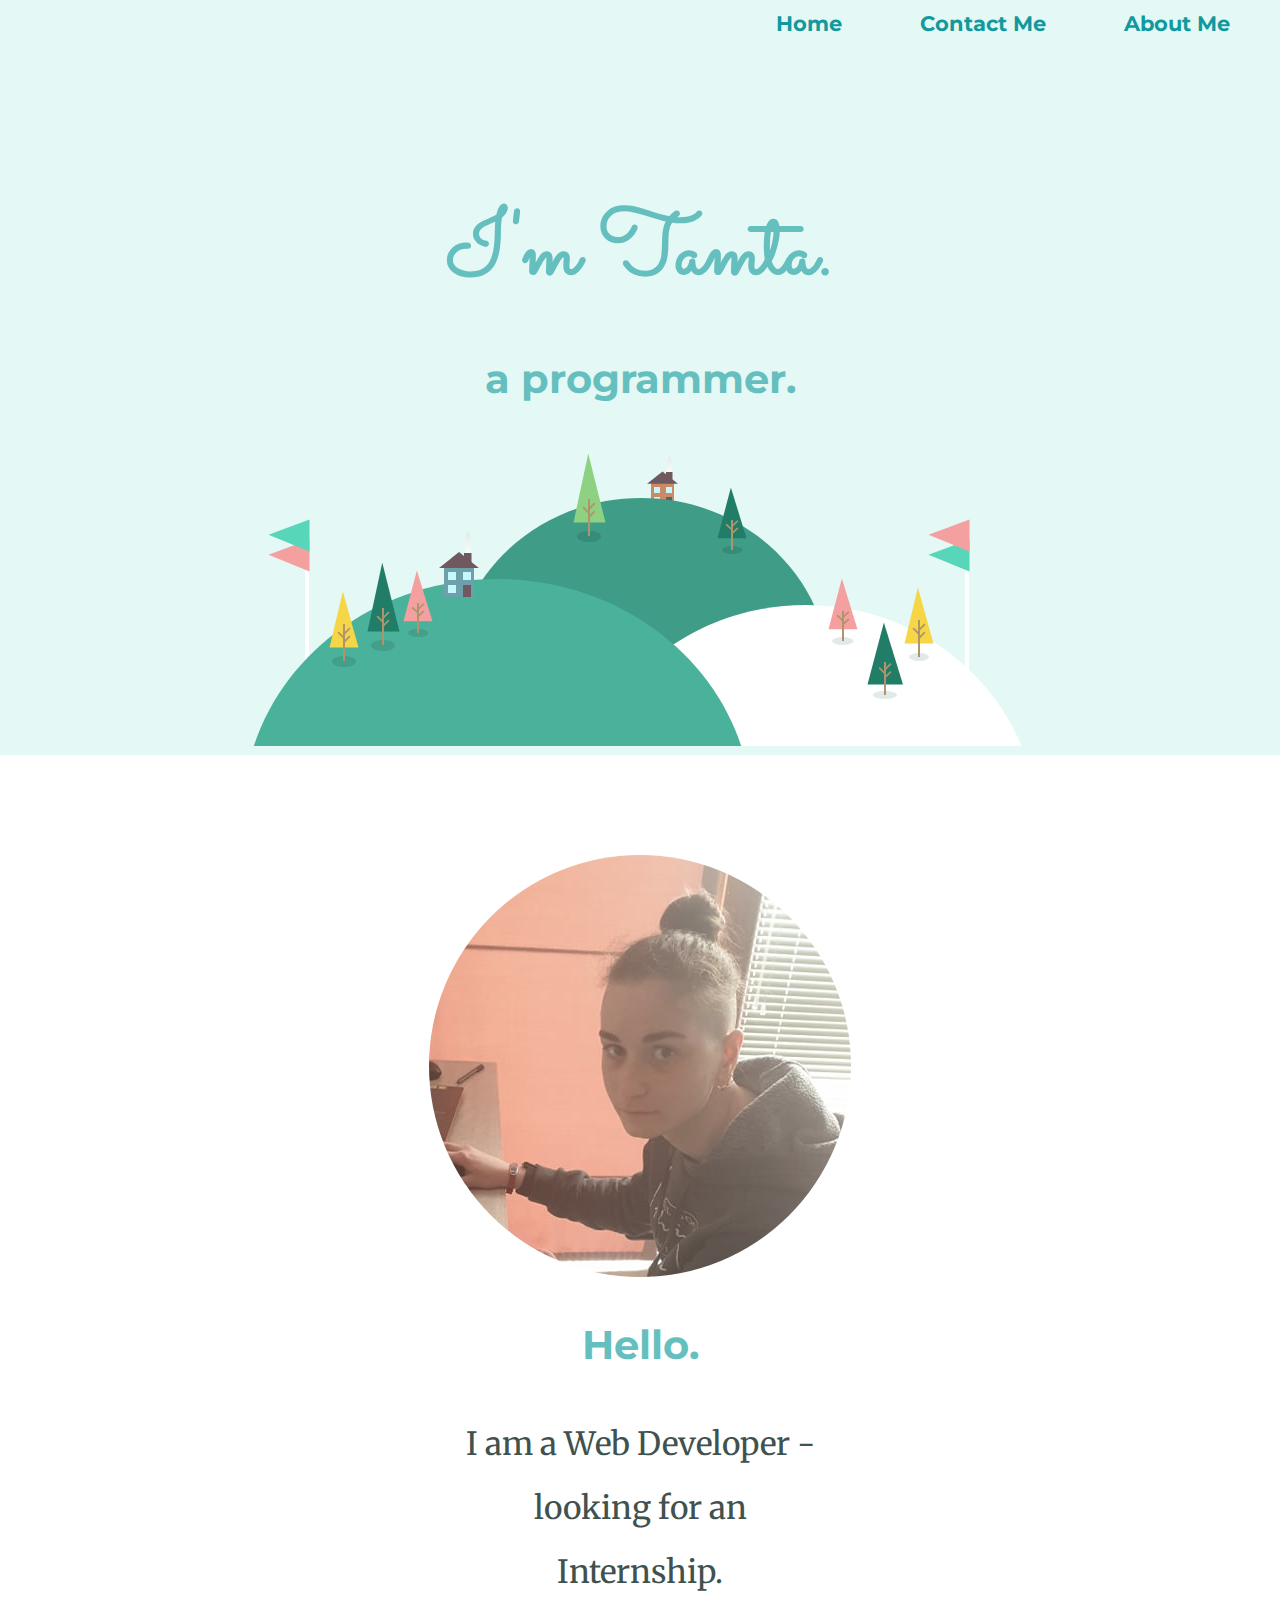
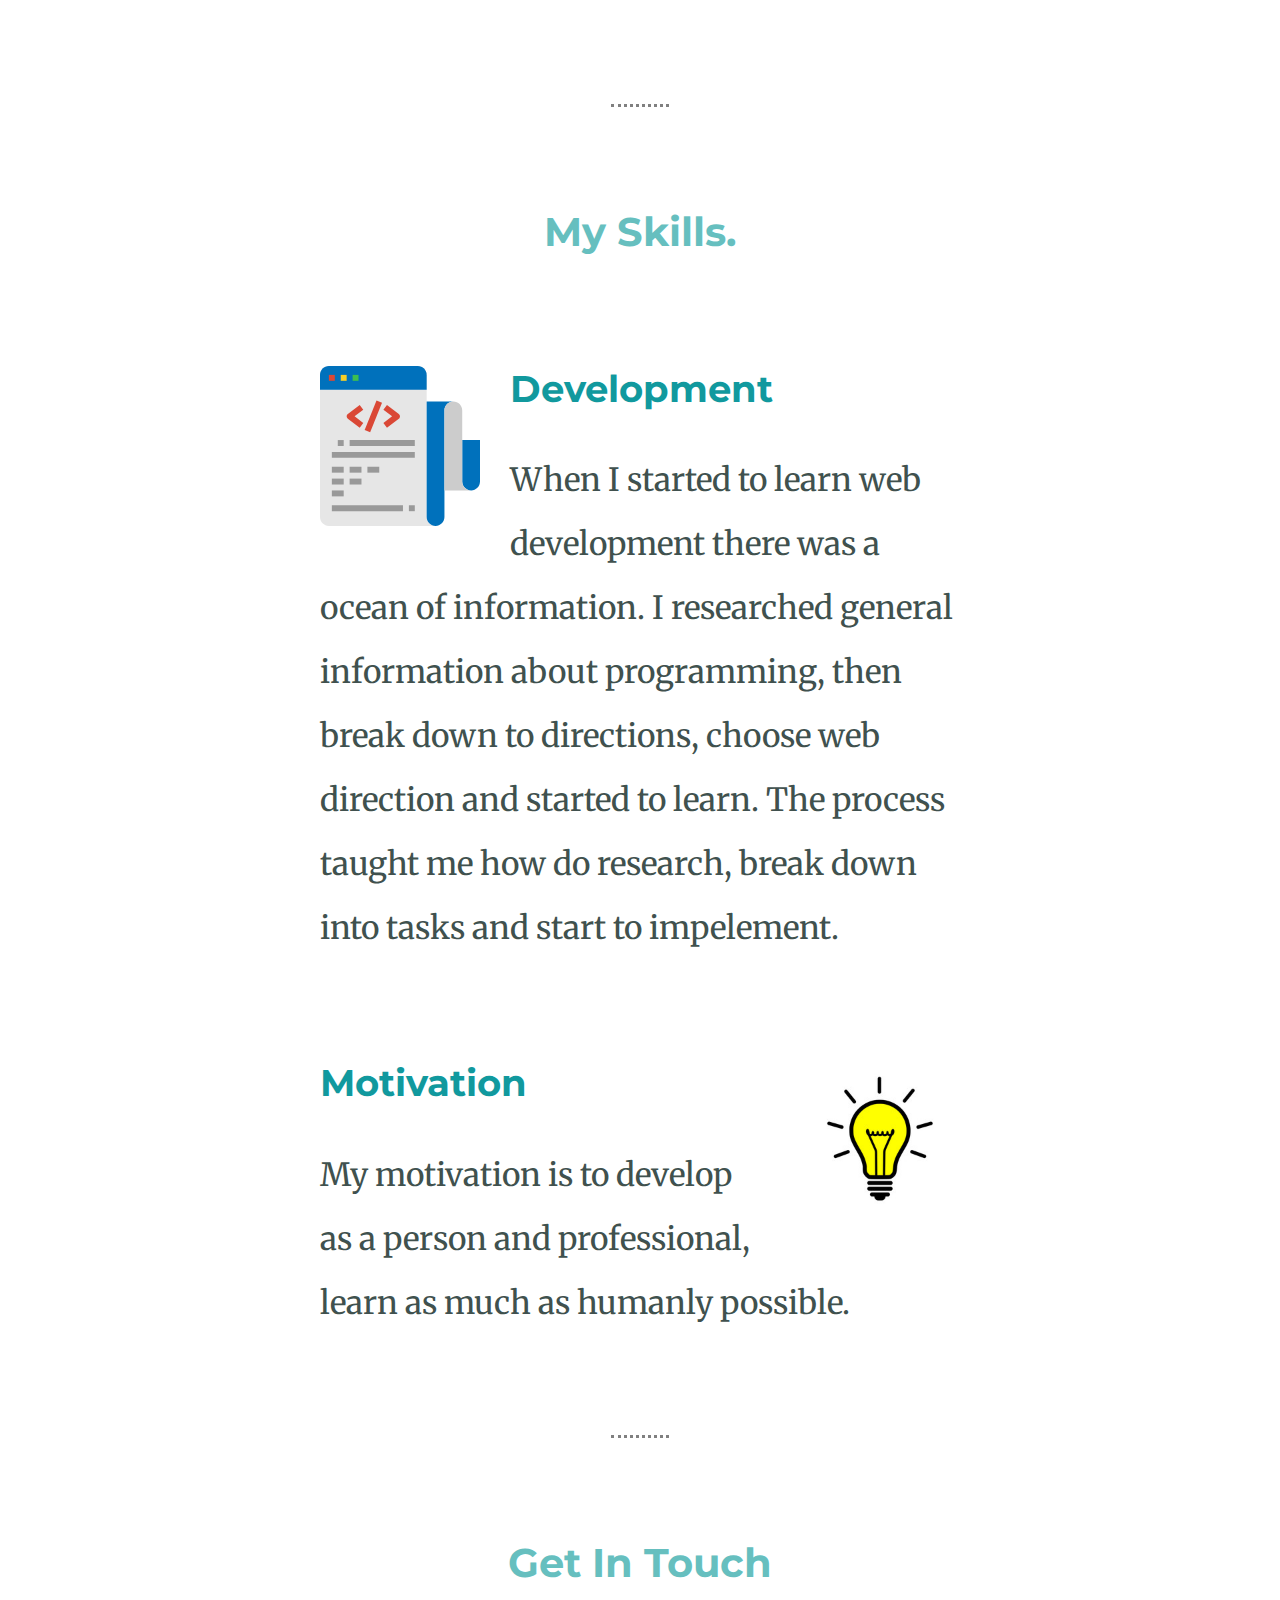
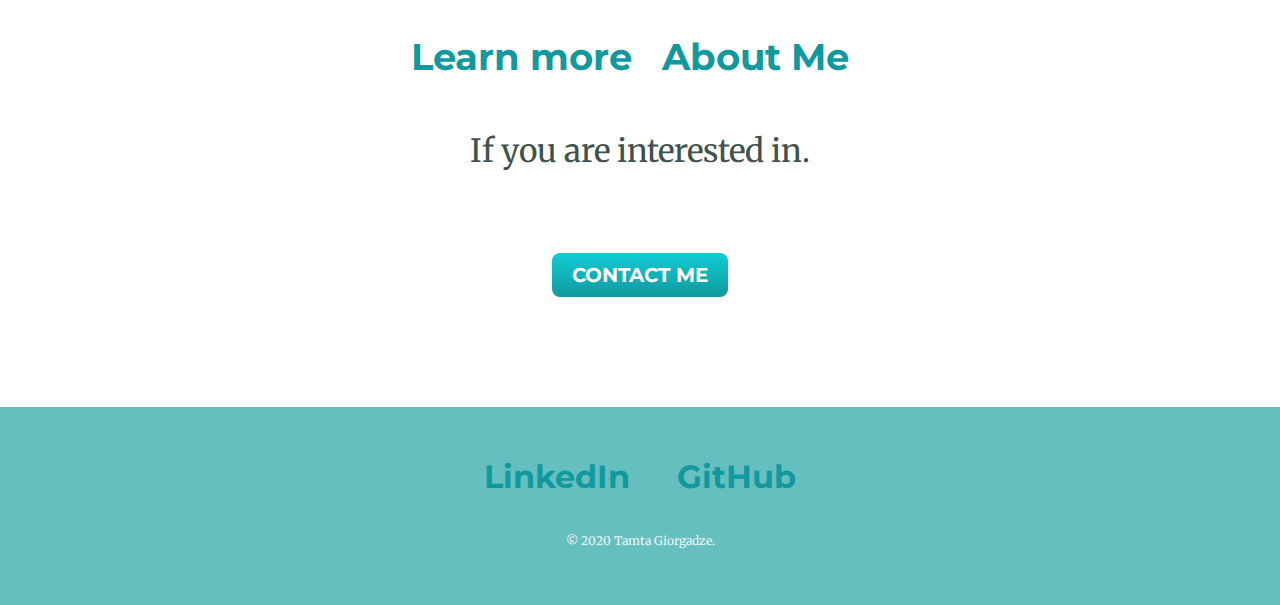
==== index.html @ d934e65c "add cv website" ====
<!DOCTYPE html>
<html lang="en">
<head>
    <meta charset="UTF-8">
    <meta name="viewport" content="width=device-width, initial-scale=1.0">
    <title>Tamta Giorgadze</title>
    <link rel="stylesheet" href="style.css">
    <link rel="shortcut icon" href="favicon.ico">
    <link href="https://fonts.googleapis.com/css2?family=Merriweather:wght@300&family=Montserrat:wght@100&family=Sacramento&display=swap" rel="stylesheet">
</head>
<body>
    <div class="nav-about">
        <ul>
            <li><a class="home" href="index.html"><strong>Home</strong></a></li>
            <li><a href="contact-me.html"><strong>Contact Me</strong></a></li>
            <li><a href="about-me.html"><strong>About Me</strong></a></li>
        </ul>
    </div>
    
    <div class="top-container">
        <h1>I'm Tamta.</h1>
        <h2><strong>a programmer.</strong></h2>
        <img src="img/land.svg" alt="land-img">
    </div>

    <div class="middle-container">
        <div class="profile">
          <img src="img/ProfilePicture.png" alt="TamtaGiorgadze'sProfilePicture">
          <h2><strong>Hello.</strong></h2>
          <p class="intro">I am a Web Developer - looking for an Internship.</p>
        </div>
        <hr>
        <div class="skills">
          <h2><strong>My Skills.</strong></h2>
          <div class="skill-row">
            <img class="code-img" src="img/skills.svg" alt="">
            <h3>Development</h3>
            <p>When I started to learn web development there was a ocean of information. I researched general information about programming, then break down to directions, choose web direction and started to learn. The process taught me how do research, break down into tasks and start to impelement. </p>
          </div>
          <div class="skill-row">
            <img class="motivation" src="img/motivation.jpg" alt="">
            <h3>Motivation</h3>
            <p>My motivation is to develop as a person and professional, learn as much as humanly possible. </p>
          </div>
        </div>
        <hr>
        <div class="contact-me">
          <h2><strong>Get In Touch</strong></h2>

          <h3>Learn more <a href="about-me.html">About Me</a></h3>
          
          <p class="contact-message">If you are interested in.</p>
          <a class="btn" href="contact-me.html"><strong>CONTACT ME</strong></a>
        </div>
      </div>
      
      
      <div class="bottom-container">
        <a class="footer-link" href="https://www.linkedin.com/in/tamta-giorgadze-4369aa147/"><strong>LinkedIn</strong></a>
        <a href="https://github.com/TamtaGiorgadze"><strong>GitHub</strong></a>
        <p class="copyright">© 2020 Tamta Giorgadze.</p>
      </div>
    
</body>
</html>
---- style.css ----
body {
    color: #40514E;
    margin: 0;
    text-align: center;
    font-family: 'Merriweather', serif;
    font-size: 200%;
}
ul {
    list-style-type: none;
    margin: 0;
    padding: 0;
  }

li {
    display: inline;
    font-size: 1.3rem;
    padding-right: 30px;
  }




h1 {
    color: #66BFBF;
    font-size: 5.625rem;
    margin: 50px auto 0 auto;
    font-family: 'Sacramento', cursive;
}

h2 {
    color: #66BFBF;
    font-family: 'Montserrat', sans-serif;
    font-size: 2.5rem;
    font-weight: normal;
    padding-bottom: 10px;
}

h3 {
    color: #11999E;
    font-family: 'Montserrat', sans-serif;
}

p {
    line-height: 2;
}

a {
    color: #11999E;
    font-family: 'Montserrat', sans-serif;
    margin: 10px 20px;
    text-decoration: none;
}



a:hover {
    color: #EAF6F6;
}

hr {
    border: dotted;
    color: #EAF6F6 6px;
    border-bottom: none;
    width: 4%;
    margin: 100px auto;
}

.nav-about {
    background-color: #E4F9F5;
    list-style: none;
    font-family: 'Montserrat', sans-serif;
    color: #11999E;
    position: relative;
    padding-top: 0;
    text-align: right;
}

.top-container {
    background-color: #E4F9F5;
    position: relative;
    padding-top: 100px;
}

.middle-container {
    margin: 100px 0;
}

.bottom-container {
    background-color: #66BFBF;
    padding: 50px 0 20px;
}

.bottom-container2 {
    background-color: #66BFBF;
    padding: 50px 0 20px;
    margin-top: 320px;
}

.skill-row {
    width: 50%;
    margin: 100px auto 100px auto;
    text-align: left; 
}

.intro {
    width: 30%;
    margin: auto;
}

.about-me:hover {
    color: #EAF6F6;
}

.contact-message {
    width: 40%;
    margin: 40px auto 60px;
}

.copyright {
    color: #EAF6F6;
    font-size: 0.75rem;
    padding: 20px 0;
}

.code-img {
    width: 25%;
    float: left;
    margin-right: 30px;
}

.motivation {
    width: 25%;
    float: right;
    margin-left: 30px;
}

.btn {
    background: #11CDD4;
    background-image: -webkit-linear-gradient(top, #11CDD4, #11999E);
    background-image: -moz-linear-gradient(top, #11CDD4, #11999E);
    background-image: -ms-linear-gradient(top, #11CDD4, #11999E);
    background-image: -o-linear-gradient(top, #11CDD4, #11999E);
    background-image: linear-gradient(to bottom, #11CDD4, #11999E);
    -webkit-border-radius: 8;
    -moz-border-radius: 8;
    border-radius: 8px;
    color: #FFFFFF;
    font-family: 'Montserrat', sans-serif;
    font-size: 20px;
    padding: 10px 20px 10px 20px;
    border: solid #337FED 0px;
    text-decoration: none;
    display: inline-block;
    cursor: pointer;
    text-align: center;
    }
    
    .btn:hover {
    background: #30E3CB;
    background-image: -webkit-linear-gradient(top, #30E3CB, #2BC4ED);
    background-image: -moz-linear-gradient(top, #30E3CB, #2BC4ED);
    background-image: -ms-linear-gradient(top, #30E3CB, #2BC4ED);
    background-image: -o-linear-gradient(top, #30E3CB, #2BC4ED);
    background-image: linear-gradient(to bottom, #30E3CB, #2BC4ED);
    text-decoration: none;
    }
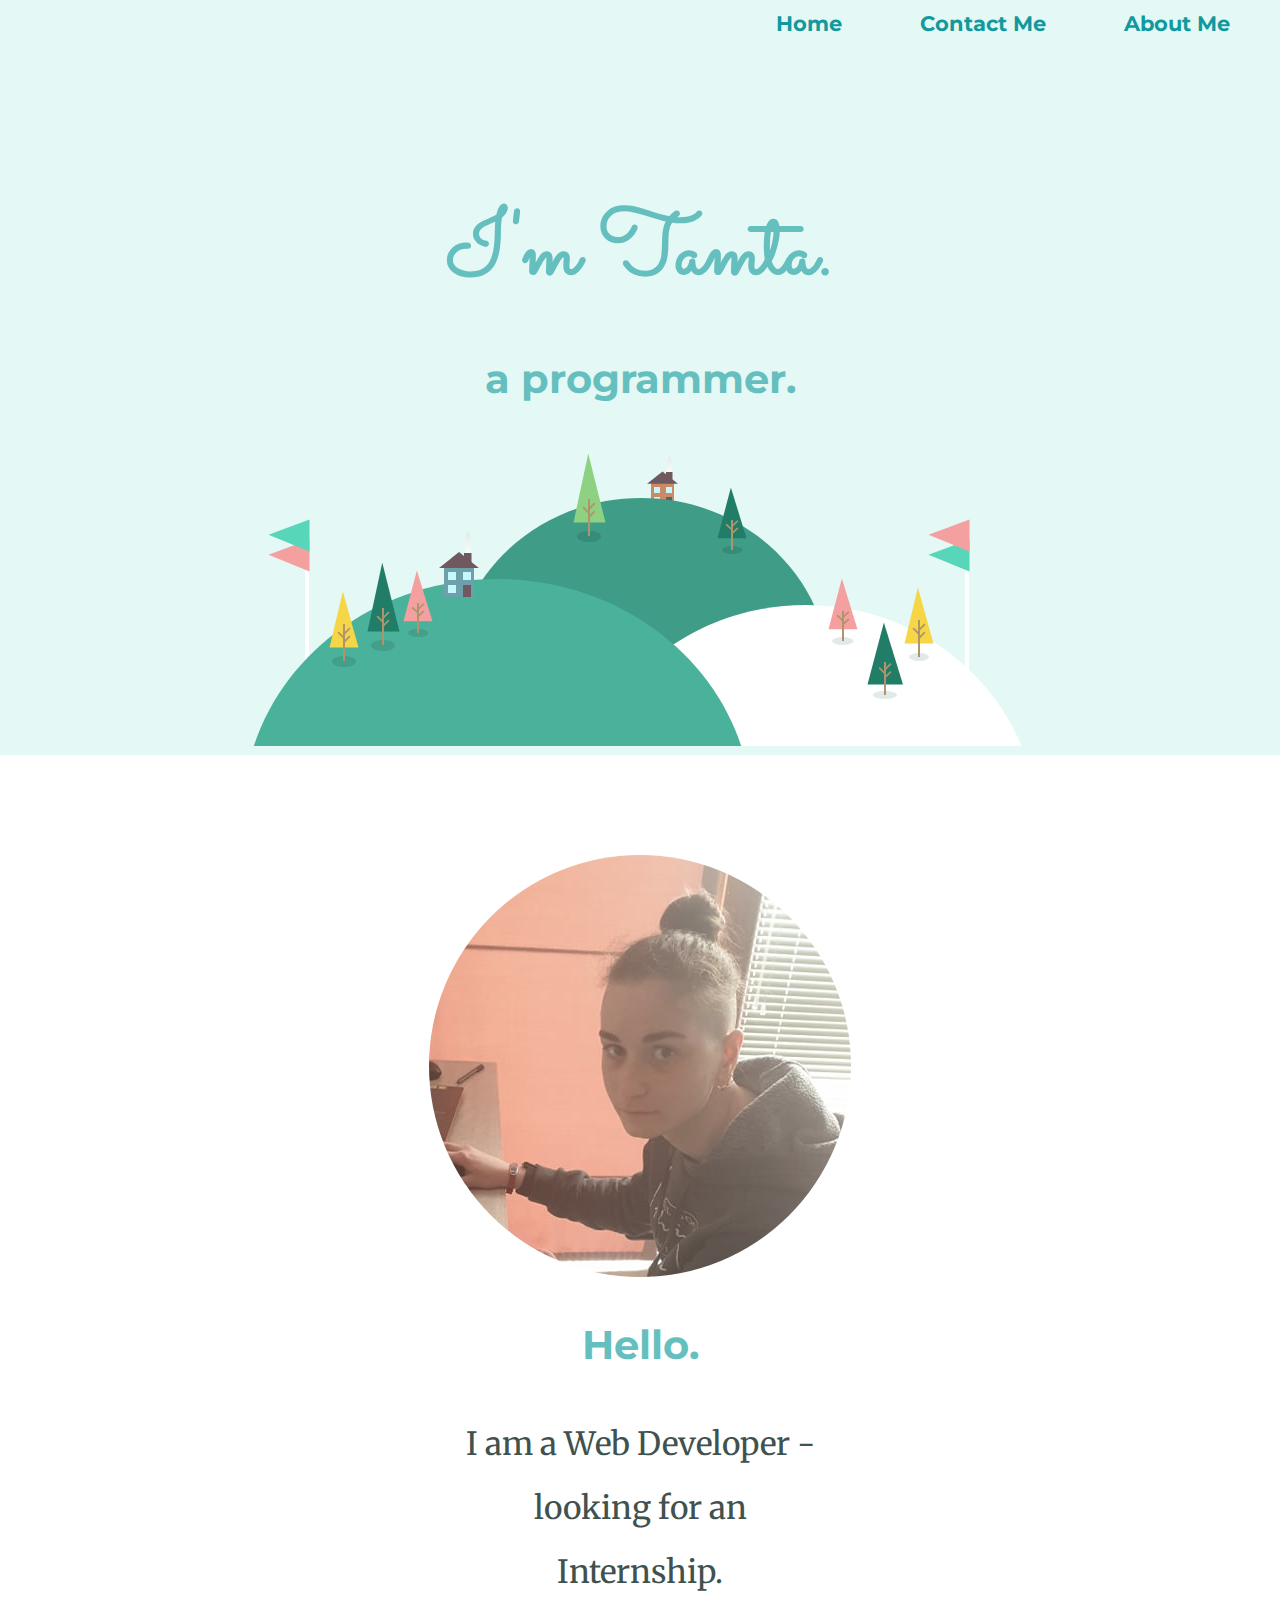
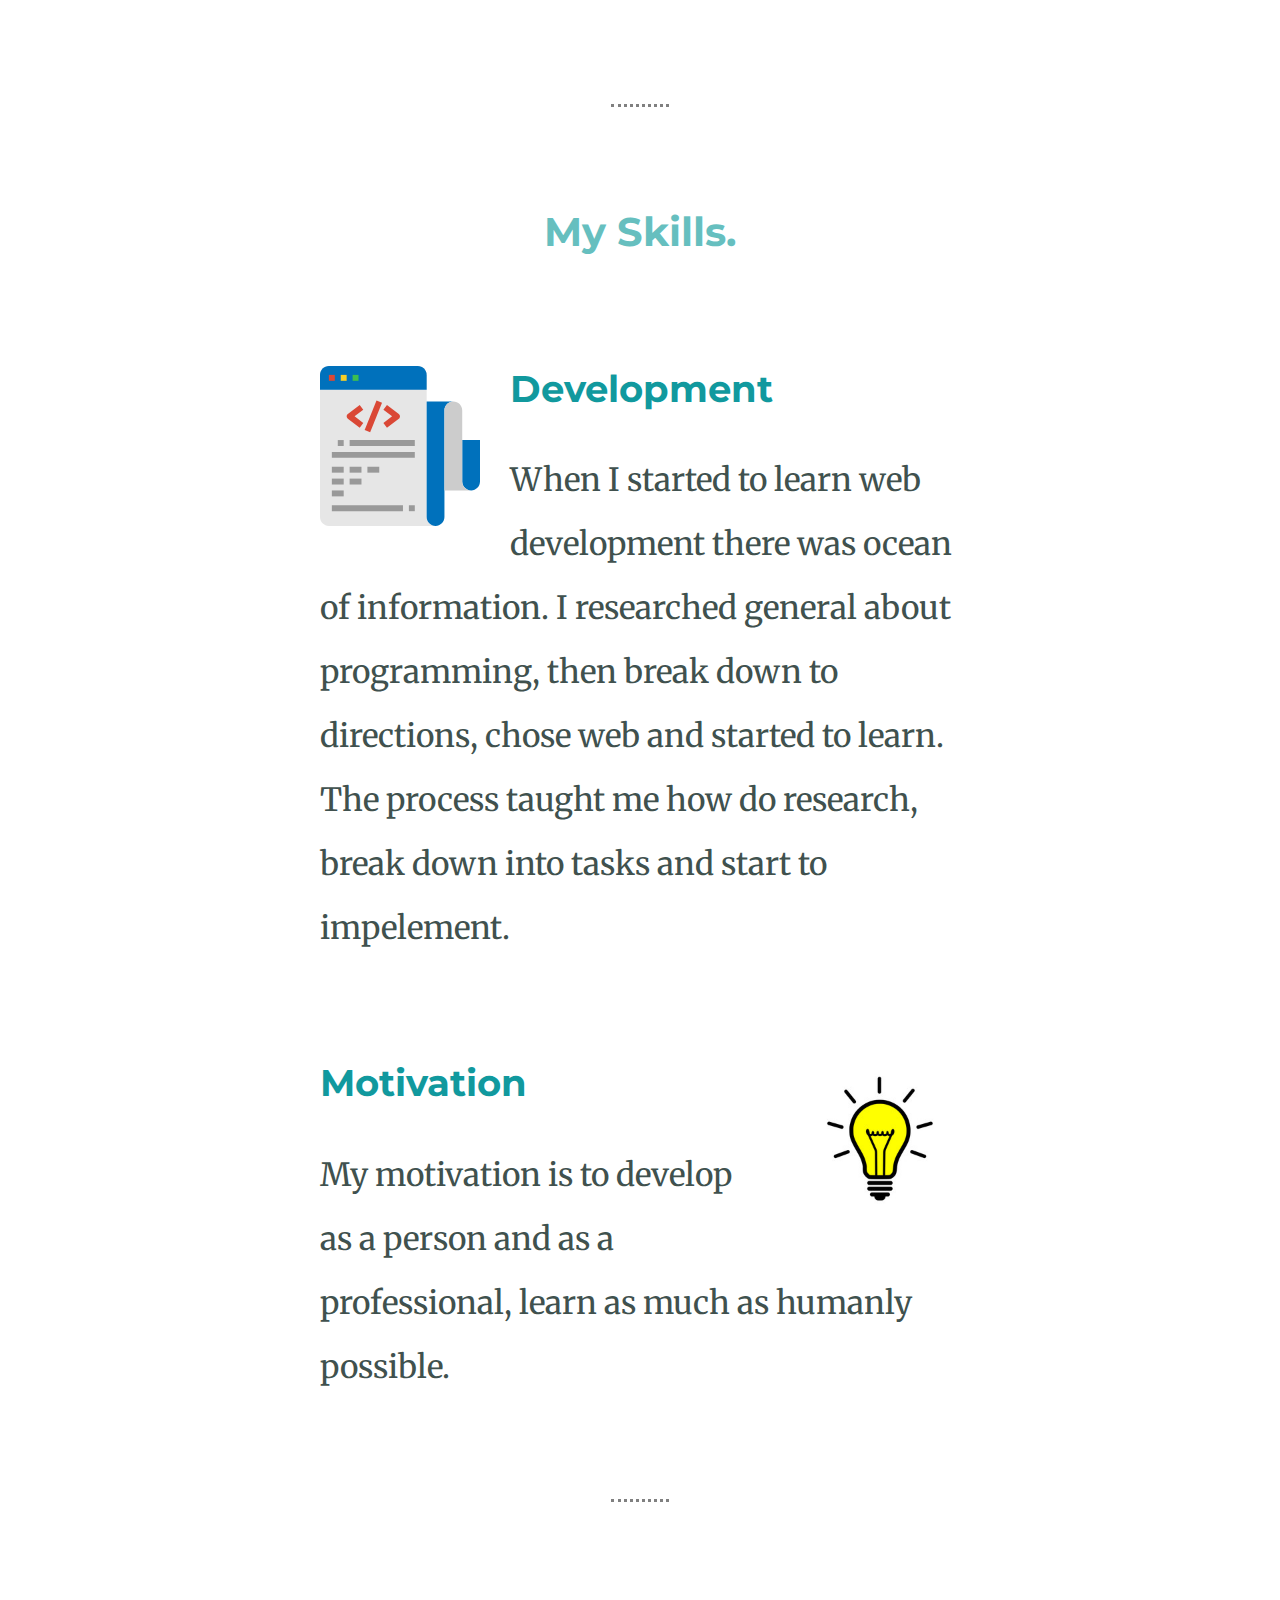
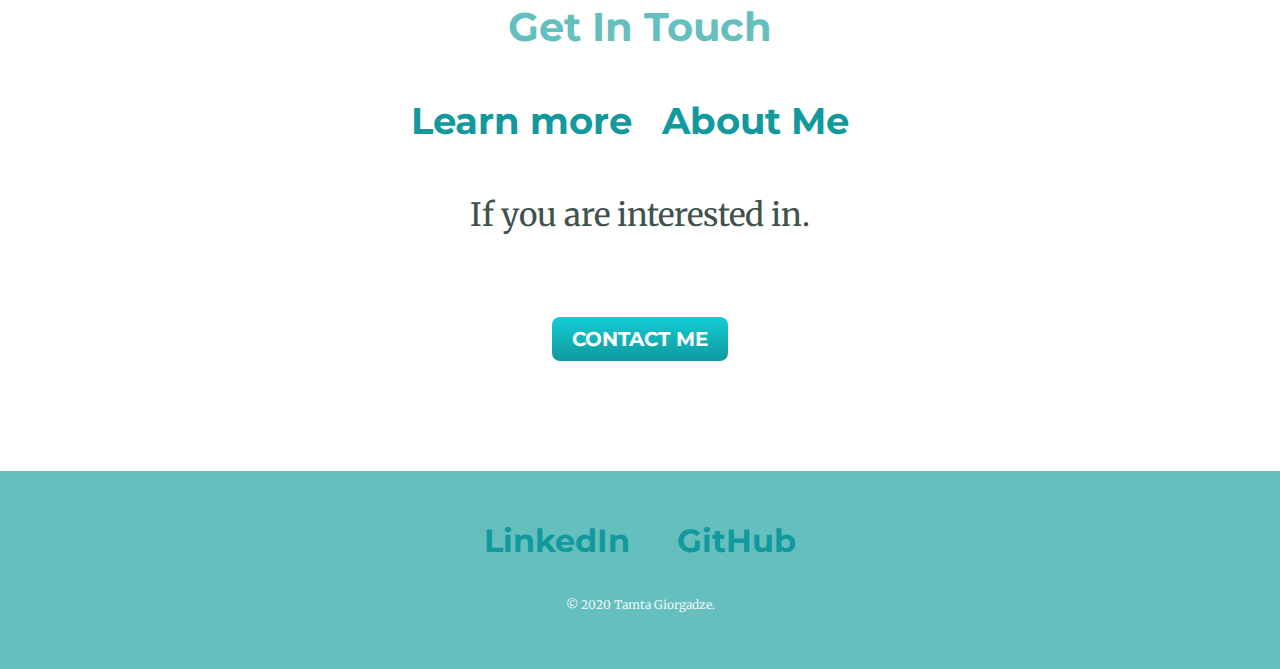
==== commit 0f04eaff: "refactoring" ====
--- a/index.html
+++ b/index.html
@@ -4,16 +4,16 @@
     <meta charset="UTF-8">
     <meta name="viewport" content="width=device-width, initial-scale=1.0">
     <title>Tamta Giorgadze</title>
-    <link rel="stylesheet" href="style.css">
-    <link rel="shortcut icon" href="favicon.ico">
+    <link rel="stylesheet" href="Style/style.css">
+    <link rel="shortcut icon" href="img/favicon.ico">
     <link href="https://fonts.googleapis.com/css2?family=Merriweather:wght@300&family=Montserrat:wght@100&family=Sacramento&display=swap" rel="stylesheet">
 </head>
 <body>
     <div class="nav-about">
         <ul>
             <li><a class="home" href="index.html"><strong>Home</strong></a></li>
-            <li><a href="contact-me.html"><strong>Contact Me</strong></a></li>
-            <li><a href="about-me.html"><strong>About Me</strong></a></li>
+            <li><a href="Navigation/contact-me.html"><strong>Contact Me</strong></a></li>
+            <li><a href="Navigation/about-me.html"><strong>About Me</strong></a></li>
         </ul>
     </div>
     
@@ -35,29 +35,29 @@
           <div class="skill-row">
             <img class="code-img" src="img/skills.svg" alt="">
             <h3>Development</h3>
-            <p>When I started to learn web development there was a ocean of information. I researched general information about programming, then break down to directions, choose web direction and started to learn. The process taught me how do research, break down into tasks and start to impelement. </p>
+            <p>When I started to learn web development there was ocean of information. I researched general about programming, then break down to directions, chose web and started to learn. The process taught me how do research, break down into tasks and start to impelement. </p>
           </div>
           <div class="skill-row">
             <img class="motivation" src="img/motivation.jpg" alt="">
             <h3>Motivation</h3>
-            <p>My motivation is to develop as a person and professional, learn as much as humanly possible. </p>
+            <p>My motivation is to develop as a person and as a professional, learn as much as humanly possible. </p>
           </div>
         </div>
         <hr>
         <div class="contact-me">
           <h2><strong>Get In Touch</strong></h2>
 
-          <h3>Learn more <a href="about-me.html">About Me</a></h3>
+          <h3>Learn more <a href="Navigation/about-me.html">About Me</a></h3>
           
           <p class="contact-message">If you are interested in.</p>
-          <a class="btn" href="contact-me.html"><strong>CONTACT ME</strong></a>
+          <a class="btn" href="Navigation/contact-me.html"><strong>CONTACT ME</strong></a>
         </div>
       </div>
       
       
       <div class="bottom-container">
-        <a class="footer-link" href="https://www.linkedin.com/in/tamta-giorgadze-4369aa147/"><strong>LinkedIn</strong></a>
-        <a href="https://github.com/TamtaGiorgadze"><strong>GitHub</strong></a>
+        <a class="footer-link" href="https://www.linkedin.com/in/tamta-giorgadze-4369aa147/" target="_blank"><strong>LinkedIn</strong></a>
+        <a href="https://github.com/TamtaGiorgadze" target="_blank"><strong>GitHub</strong></a>
         <p class="copyright">© 2020 Tamta Giorgadze.</p>
       </div>
     
--- a/Style/style.css
+++ b/Style/style.css
@@ -0,0 +1,167 @@
+body {
+    color: #40514E;
+    margin: 0;
+    text-align: center;
+    font-family: 'Merriweather', serif;
+    font-size: 200%;
+}
+ul {
+    list-style-type: none;
+    margin: 0;
+    padding: 0;
+  }
+
+li {
+    display: inline;
+    font-size: 1.3rem;
+    padding-right: 30px;
+  }
+
+
+
+
+h1 {
+    color: #66BFBF;
+    font-size: 5.625rem;
+    margin: 50px auto 0 auto;
+    font-family: 'Sacramento', cursive;
+}
+
+h2 {
+    color: #66BFBF;
+    font-family: 'Montserrat', sans-serif;
+    font-size: 2.5rem;
+    font-weight: normal;
+    padding-bottom: 10px;
+}
+
+h3 {
+    color: #11999E;
+    font-family: 'Montserrat', sans-serif;
+}
+
+p {
+    line-height: 2;
+}
+
+a {
+    color: #11999E;
+    font-family: 'Montserrat', sans-serif;
+    margin: 10px 20px;
+    text-decoration: none;
+}
+
+
+
+a:hover {
+    color: #EAF6F6;
+}
+
+hr {
+    border: dotted;
+    color: #EAF6F6 6px;
+    border-bottom: none;
+    width: 4%;
+    margin: 100px auto;
+}
+
+.nav-about {
+    background-color: #E4F9F5;
+    list-style: none;
+    font-family: 'Montserrat', sans-serif;
+    color: #11999E;
+    position: relative;
+    padding-top: 0;
+    text-align: right;
+}
+
+.top-container {
+    background-color: #E4F9F5;
+    position: relative;
+    padding-top: 100px;
+}
+
+.middle-container {
+    margin: 100px 0;
+}
+
+.bottom-container {
+    background-color: #66BFBF;
+    padding: 50px 0 20px;
+}
+
+.bottom-container2 {
+    background-color: #66BFBF;
+    padding: 50px 0 20px;
+    margin-top: 320px;
+}
+
+.skill-row {
+    width: 50%;
+    margin: 100px auto 100px auto;
+    text-align: left; 
+}
+
+.intro {
+    width: 30%;
+    margin: auto;
+}
+
+.about-me:hover {
+    color: #EAF6F6;
+}
+
+.contact-message {
+    width: 40%;
+    margin: 40px auto 60px;
+}
+
+.copyright {
+    color: #EAF6F6;
+    font-size: 0.75rem;
+    padding: 20px 0;
+}
+
+.code-img {
+    width: 25%;
+    float: left;
+    margin-right: 30px;
+}
+
+.motivation {
+    width: 25%;
+    float: right;
+    margin-left: 30px;
+}
+
+.btn {
+    background: #11CDD4;
+    background-image: -webkit-linear-gradient(top, #11CDD4, #11999E);
+    background-image: -moz-linear-gradient(top, #11CDD4, #11999E);
+    background-image: -ms-linear-gradient(top, #11CDD4, #11999E);
+    background-image: -o-linear-gradient(top, #11CDD4, #11999E);
+    background-image: linear-gradient(to bottom, #11CDD4, #11999E);
+    -webkit-border-radius: 8;
+    -moz-border-radius: 8;
+    border-radius: 8px;
+    color: #FFFFFF;
+    font-family: 'Montserrat', sans-serif;
+    font-size: 20px;
+    padding: 10px 20px 10px 20px;
+    border: solid #337FED 0px;
+    text-decoration: none;
+    display: inline-block;
+    cursor: pointer;
+    text-align: center;
+    }
+    
+    .btn:hover {
+    background: #30E3CB;
+    background-image: -webkit-linear-gradient(top, #30E3CB, #2BC4ED);
+    background-image: -moz-linear-gradient(top, #30E3CB, #2BC4ED);
+    background-image: -ms-linear-gradient(top, #30E3CB, #2BC4ED);
+    background-image: -o-linear-gradient(top, #30E3CB, #2BC4ED);
+    background-image: linear-gradient(to bottom, #30E3CB, #2BC4ED);
+    text-decoration: none;
+    }
+
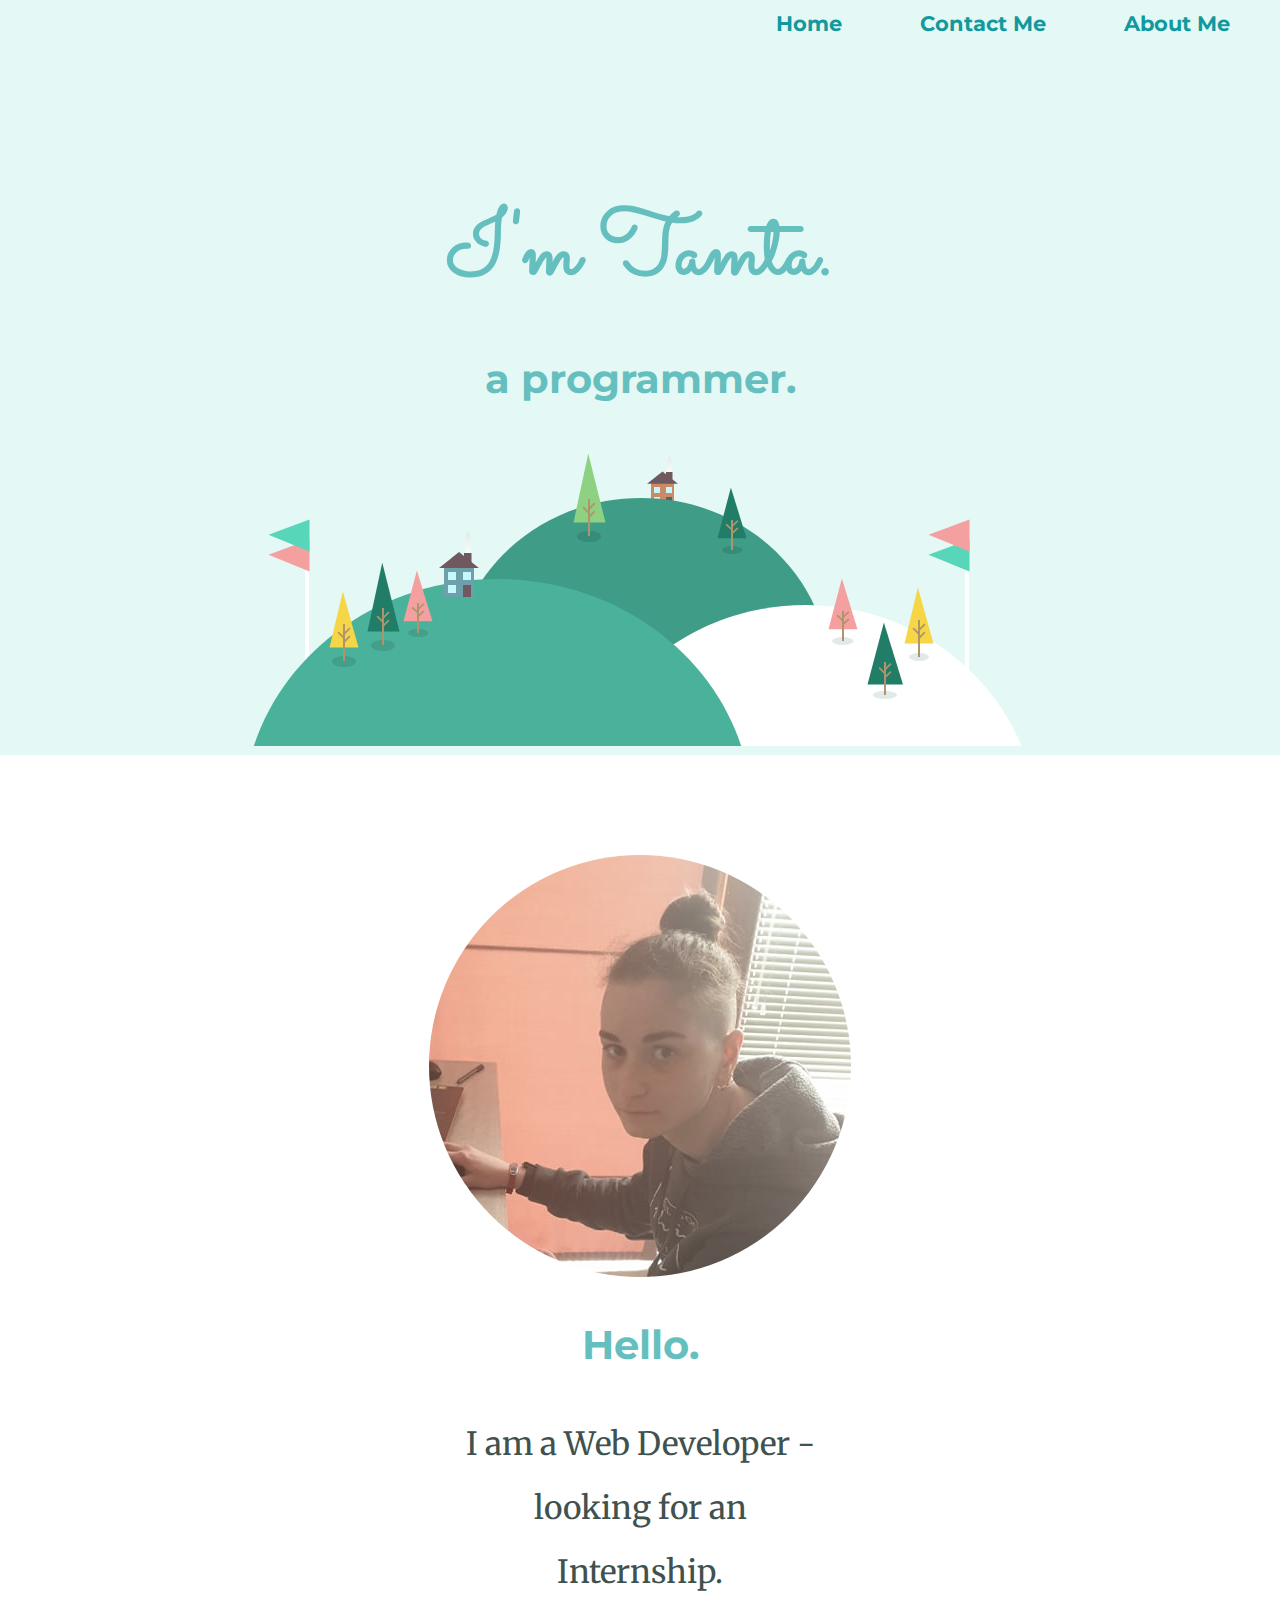
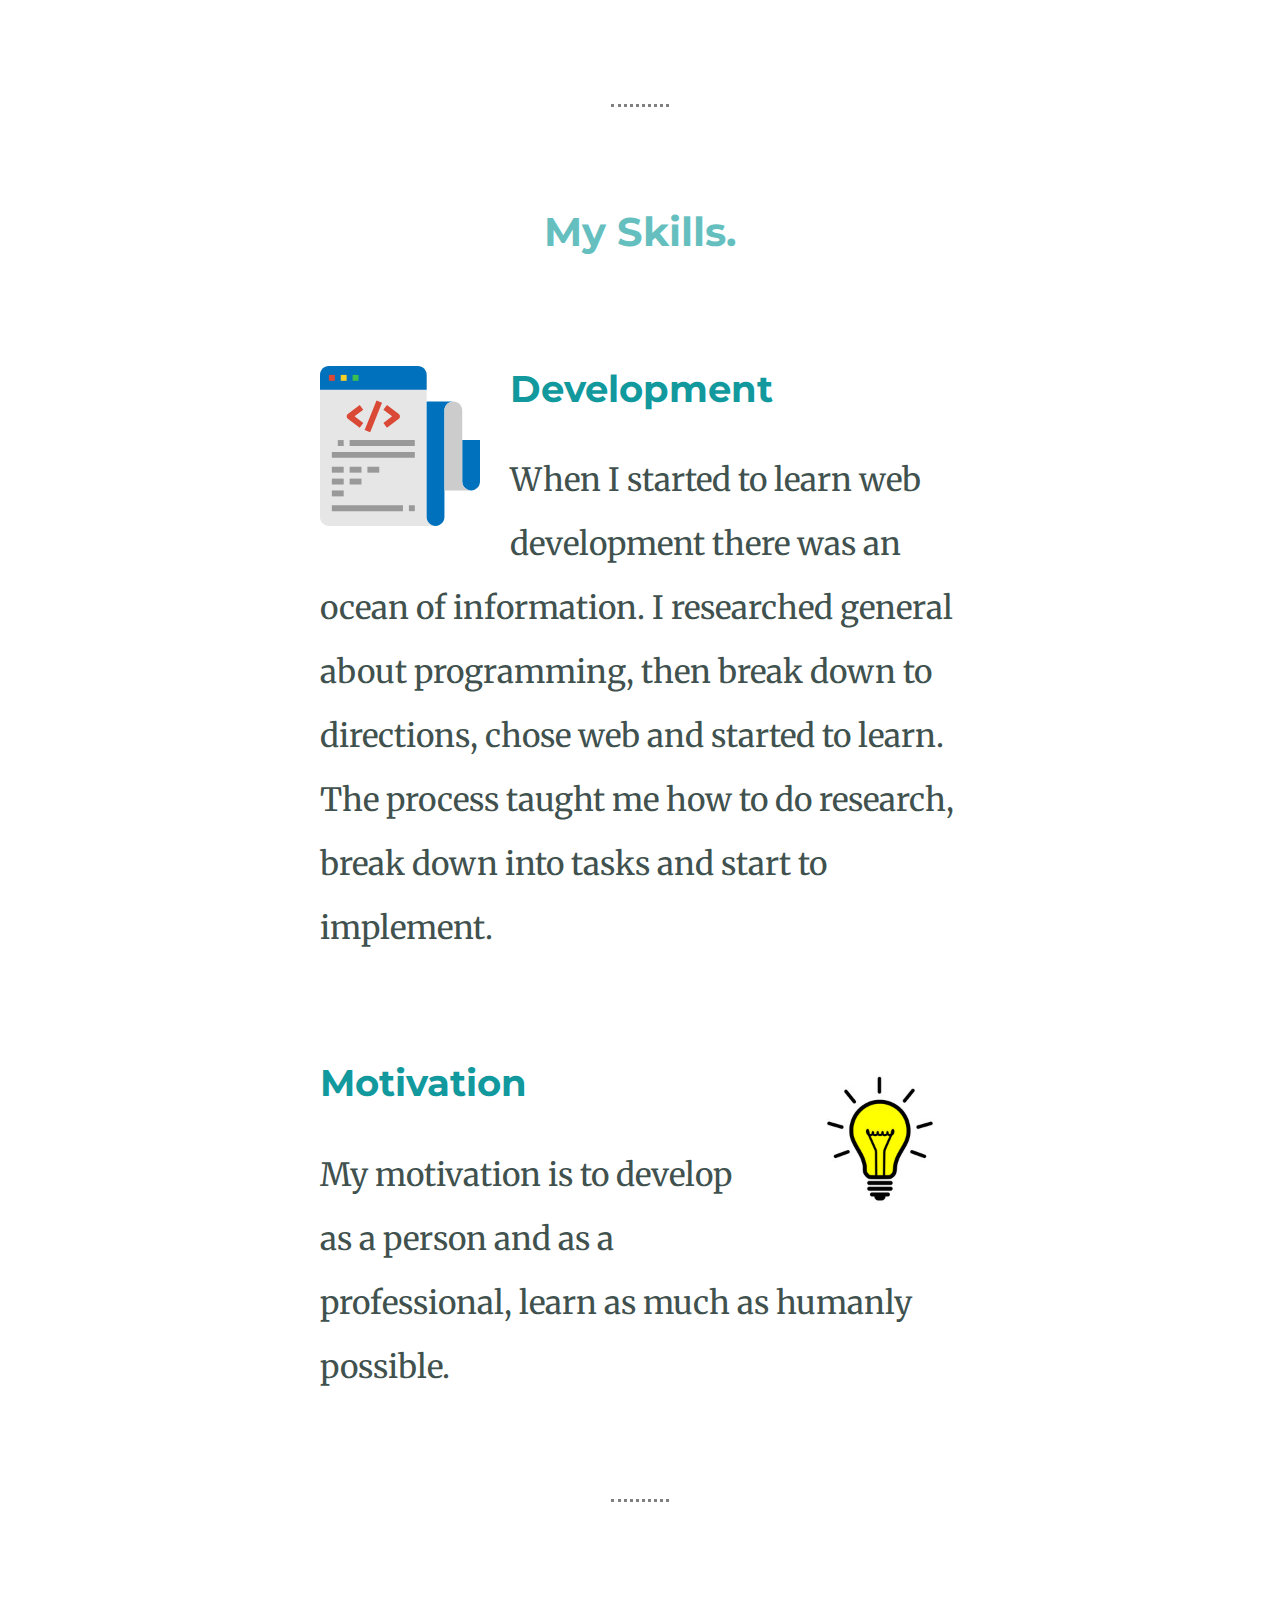
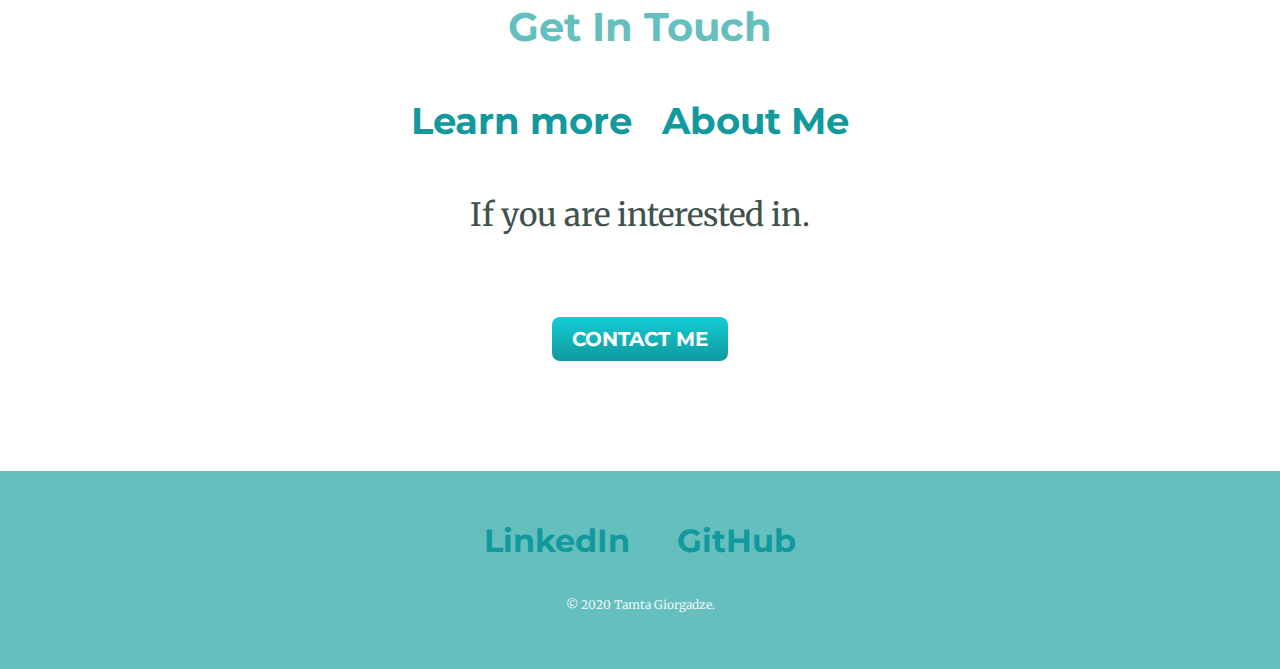
==== commit 331bedb6: "misspelling" ====
--- a/index.html
+++ b/index.html
@@ -35,7 +35,7 @@
           <div class="skill-row">
             <img class="code-img" src="img/skills.svg" alt="">
             <h3>Development</h3>
-            <p>When I started to learn web development there was ocean of information. I researched general about programming, then break down to directions, chose web and started to learn. The process taught me how do research, break down into tasks and start to impelement. </p>
+            <p>When I started to learn web development there was an ocean of information. I researched general about programming, then break down to directions, chose web and started to learn. The process taught me how to do research, break down into tasks and start to implement. </p>
           </div>
           <div class="skill-row">
             <img class="motivation" src="img/motivation.jpg" alt="">
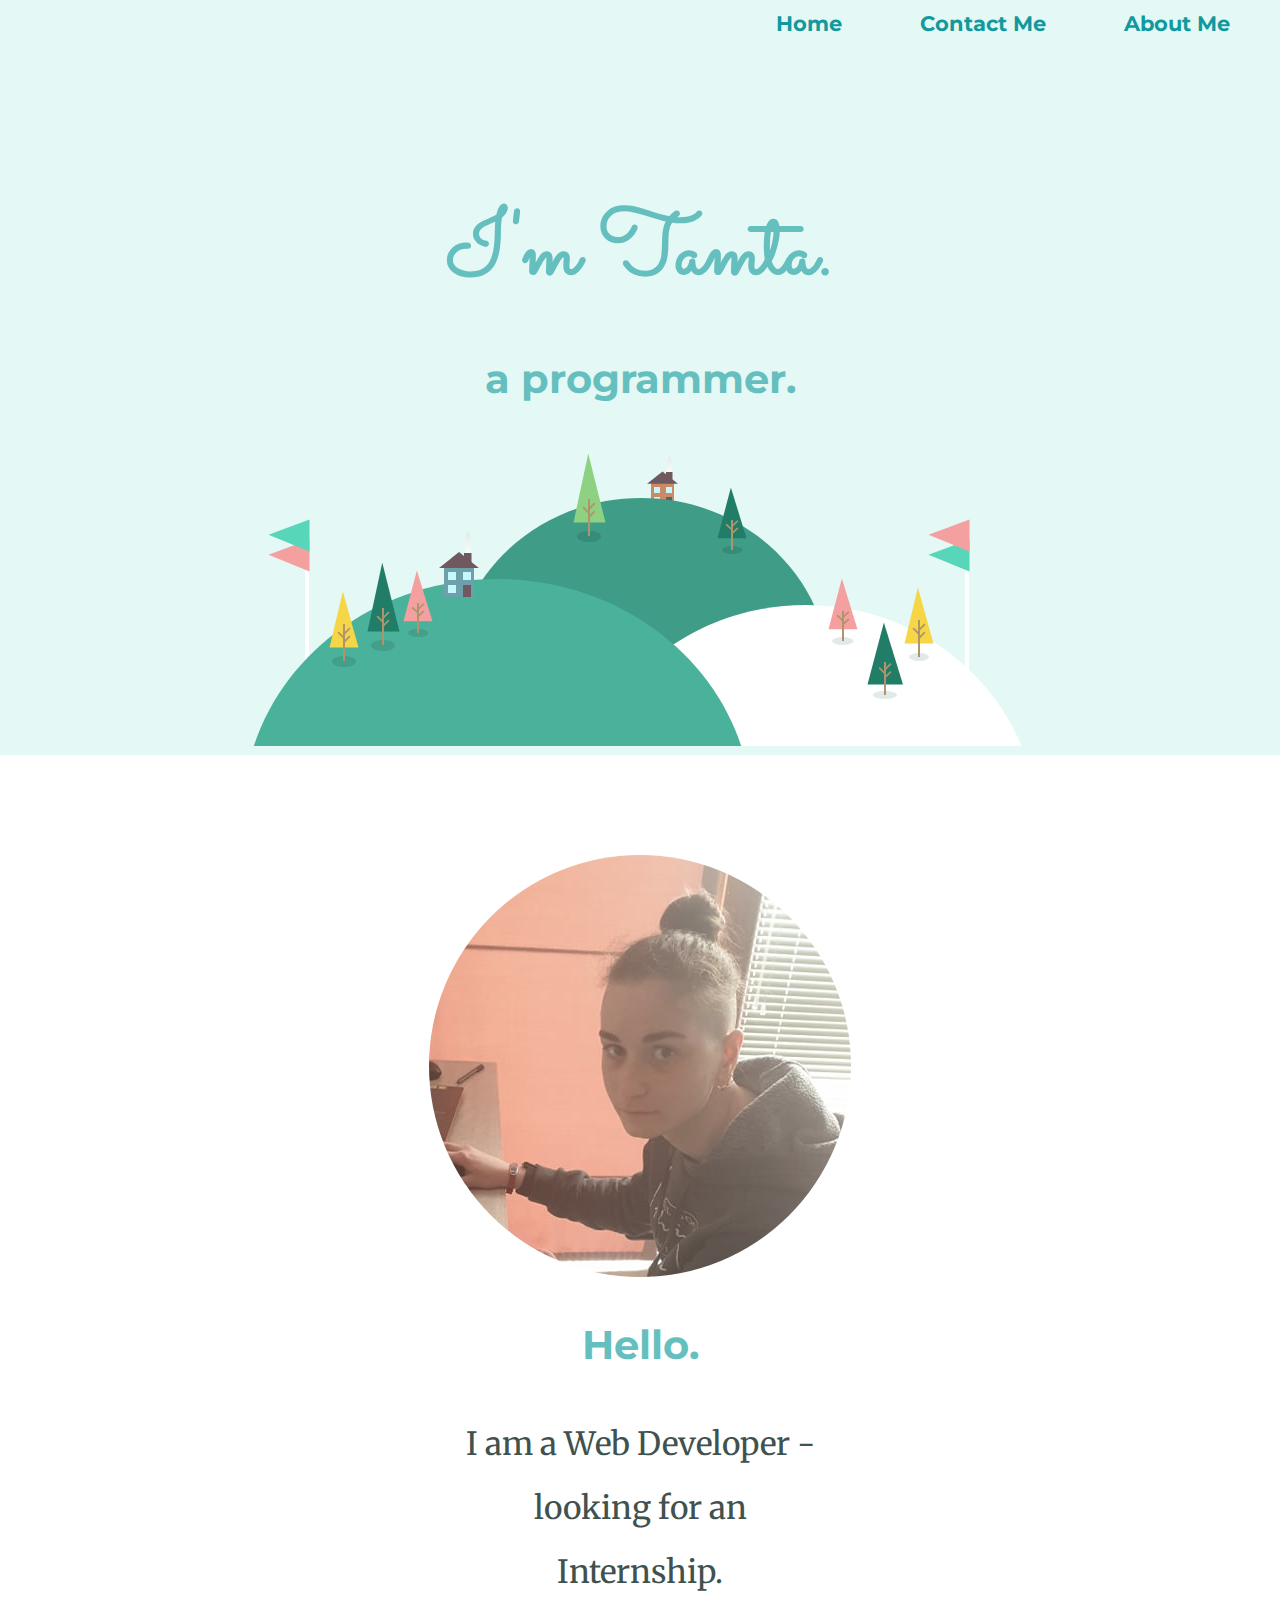
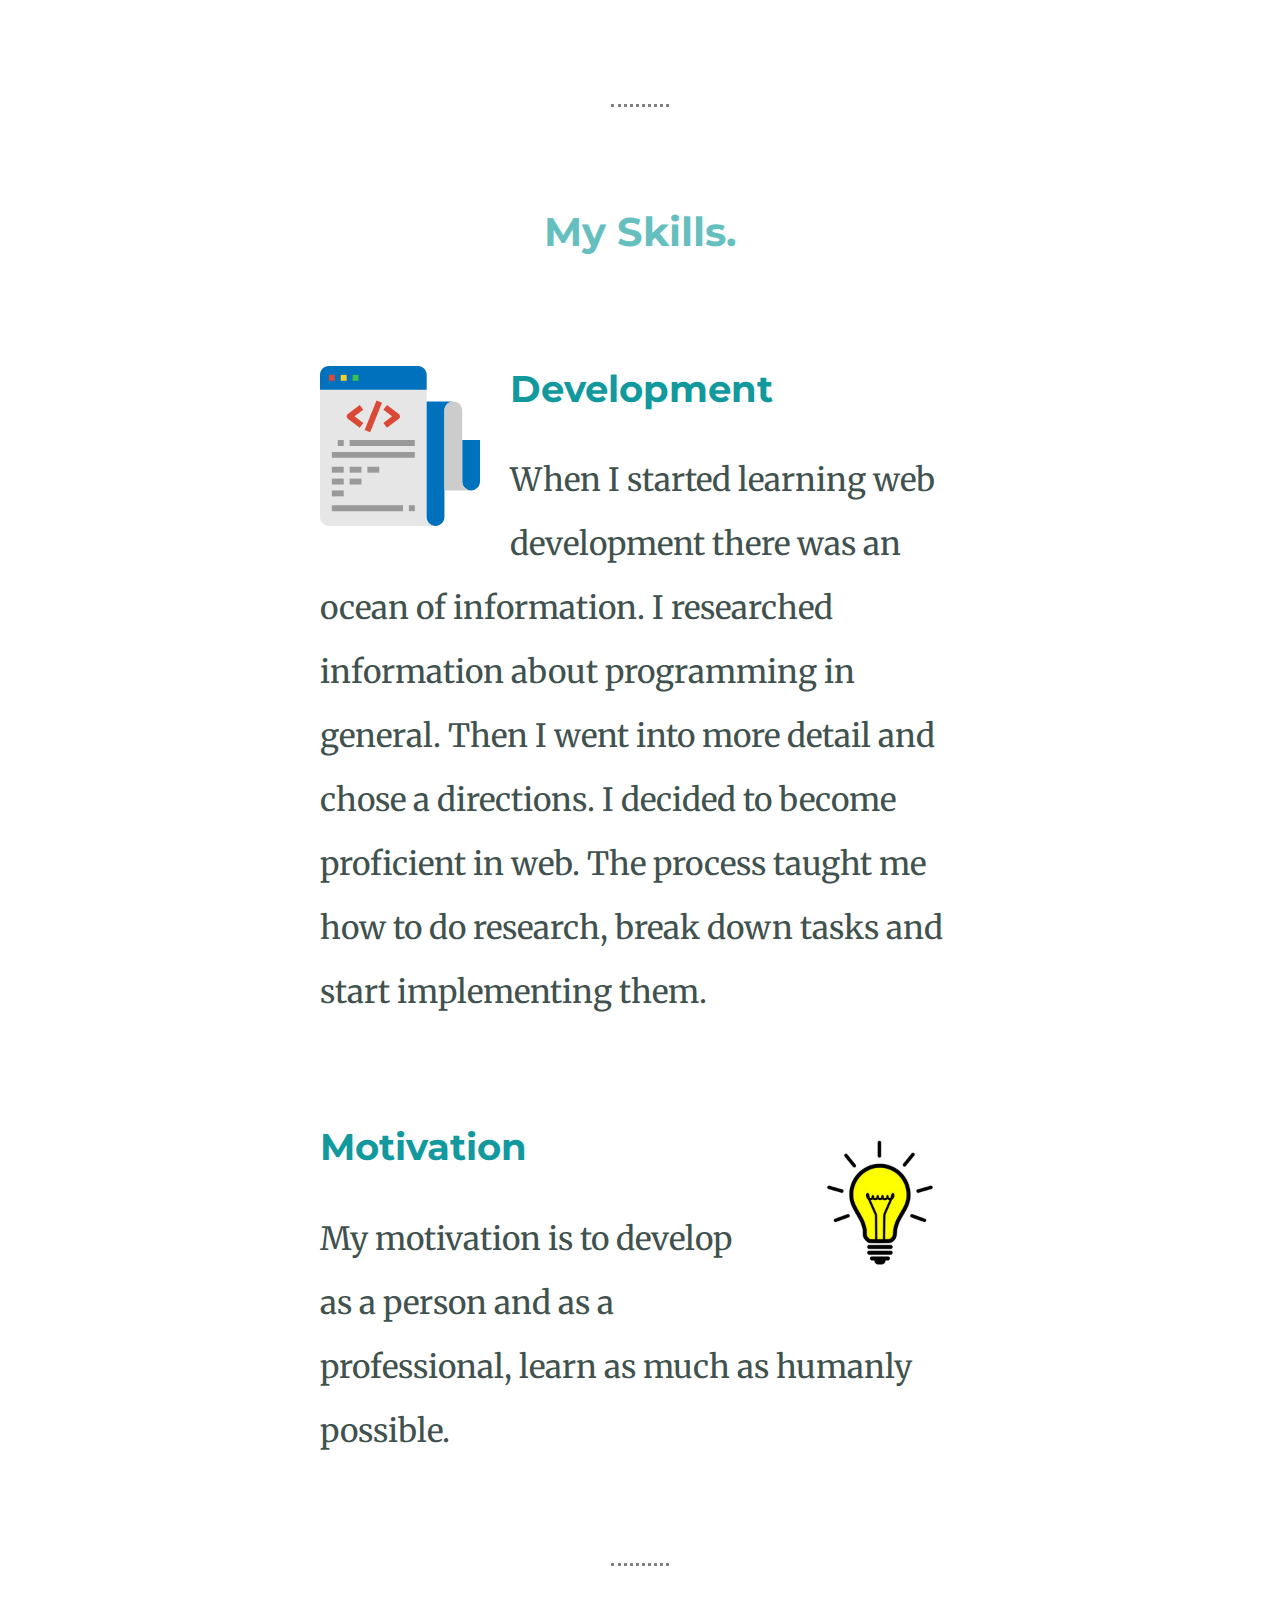
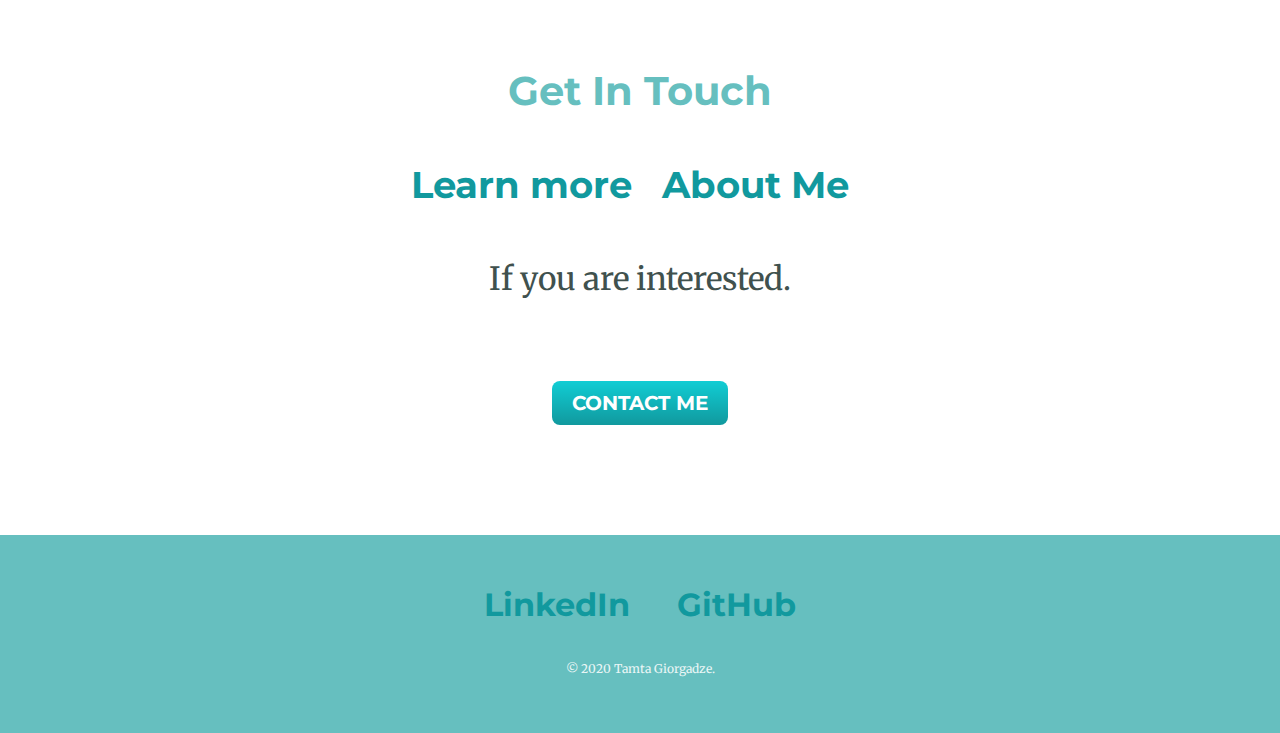
==== commit 84d19cf4: "content change" ====
--- a/index.html
+++ b/index.html
@@ -35,7 +35,12 @@
           <div class="skill-row">
             <img class="code-img" src="img/skills.svg" alt="">
             <h3>Development</h3>
-            <p>When I started to learn web development there was an ocean of information. I researched general about programming, then break down to directions, chose web and started to learn. The process taught me how to do research, break down into tasks and start to implement. </p>
+            <p>
+              When I started learning web development there was an ocean of information. 
+              I researched information about programming in general. Then I went into more detail and chose a directions. 
+              I decided to become proficient in web. 
+              The process taught me how to do research, break down tasks and start implementing them.
+           </p>
           </div>
           <div class="skill-row">
             <img class="motivation" src="img/motivation.jpg" alt="">
@@ -49,7 +54,7 @@
 
           <h3>Learn more <a href="Navigation/about-me.html">About Me</a></h3>
           
-          <p class="contact-message">If you are interested in.</p>
+          <p class="contact-message">If you are interested.</p>
           <a class="btn" href="Navigation/contact-me.html"><strong>CONTACT ME</strong></a>
         </div>
       </div>
